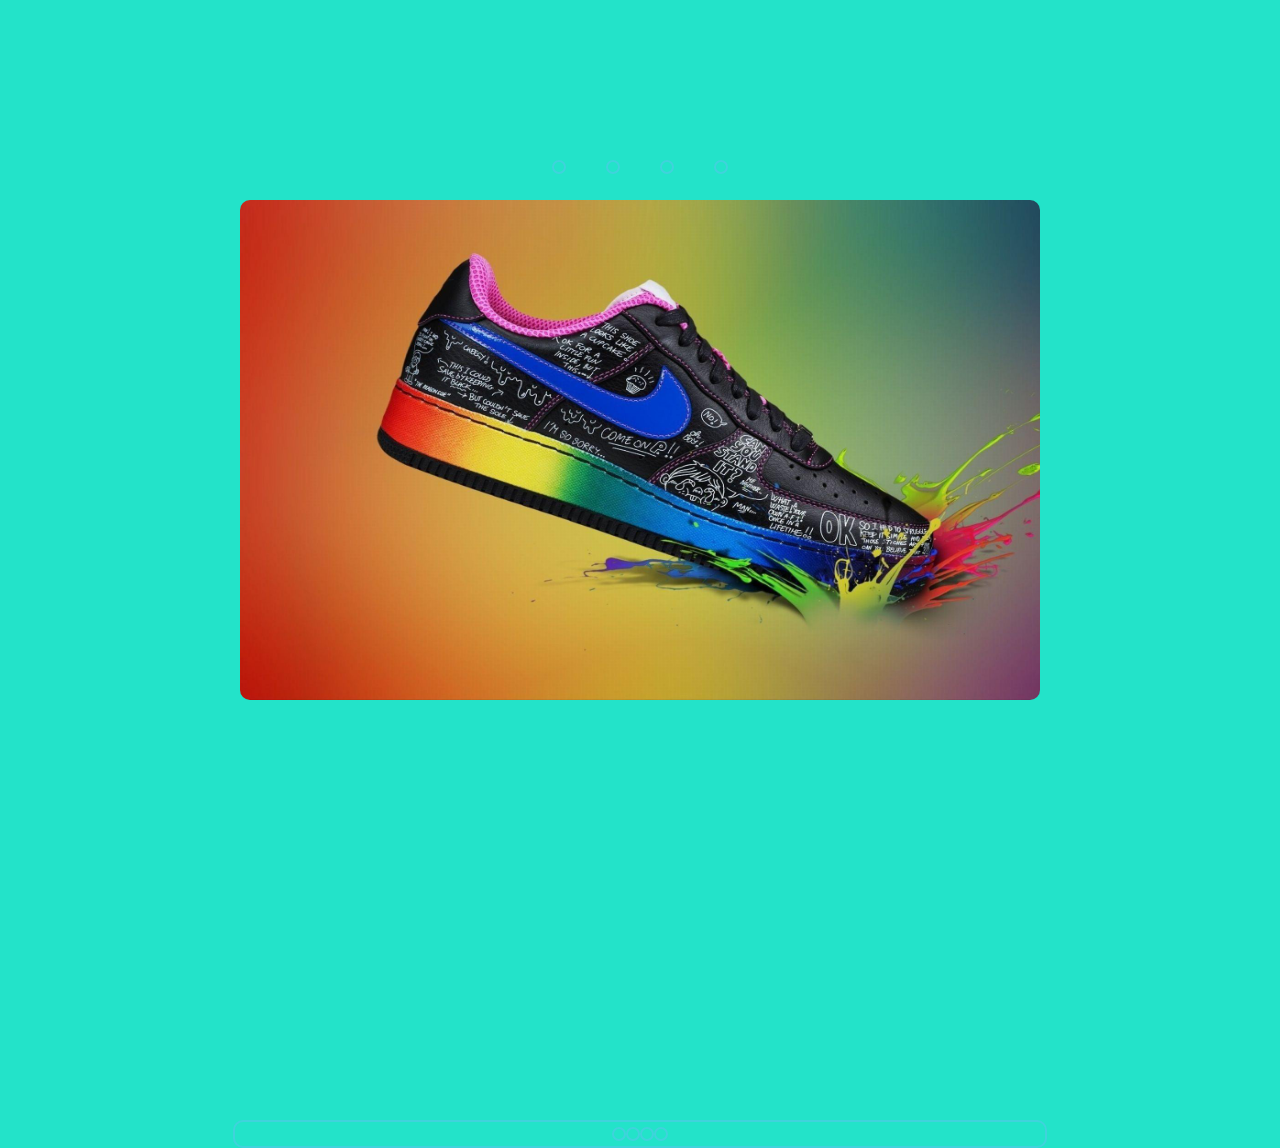
==== gs.html @ a8dcdc35 "Initial committ" ====
<!DOCTYPE html>
<html lang="en" dir="ltr">
<head>
    <meta charset="UTF-8">
    
    <title>get started</title>
    <link rel="stylesheet" href="style.css">
</head>
<body>
    <div class ="slider">
        <div class ="slides">
            <!--radio button start-->
            <input type="radio" name="radio-btn" id="radio1">
            <input type="radio" name="radio-btn" id="radio2">
            <input type="radio" name="radio-btn" id="radio3">
            <input type="radio" name="radio-btn" id="radio4">
            <!--radio buttons end-->
            <!--slide image start-->
            <div class="slide frist">
                <img src="one.jpg" alt="">
             </div>
              <div class="slide">
                  <img src="Two.jpg"alt=" ">
               </div>
               <div class="slide">
                <img src="Three.jpg"alt=" ">
             </div>
             <div class="slide">
                <img src="Four.jpg"alt=" ">
             </div>
        <!--slide images end-->
        <!--automation navigation start-->
          <div  class= "navigation-auto">
            <div  class= "navigation-auto">
              <div class="auto-btn1"></div>
              <div class="auto-btn2"></div>
              <div class="auto-btn3"></div>
              <div class="auto-btn4"></div>

          </div>
        <!--automation navigation end-->
        </div>
        <!--manual navigation start-->
        <div class ="navigation-manual">
            <label for="radio1"class="manual-btn"></label>
            <label for="radio2"class="manual-btn"></label>
            <label for="radio3"class="manual-btn"></label>
            <label for="radio4"class="manual-btn"></label>


        </div>
        <!--manual navigation end-->

    </div>
    <!--image slider end-->
    <script type="text/javascript">
    var counter=1;
    setinterval(function(){
        document.getElementById('radio' + counter).checked=true;
        counter++;
        if(counter>4){
           counter=1;
        }
    },5000);
    </script>
</body>
</html>
---- style.css ----
body{
    margin:0;
    padding:0;
    height:100vh;
    display:flex;
    justify-content:center;
    align-items:center;
    background:#23E3C9;
}

.slider{
    width:800px;
    height:500px;
    border-radius:10px;
    overflow:hidden;
}

.slides{
width:500%;
height:500px;
display:flex;
}
.slides input{
     display: none;
    
}
.slide{
    width:20%;
    transition: 2s;
}
.slide img{
width: 880px;
height: 500px;
}

/*css for manual slide navigation*/

.navigation-manual{
position: absolute;
width: 800px;
margin-top:-40px;
display: flex;
justify-content: center;
}


.manual-btn{
    border:2px solid #40D3DC;
    padding:5px;
    border-radius: 10px;
    cursor: pointer;
    transition:1s;
}

.manual-btn:not(:last-child){
margin-right: 40px;
}

.manual-btn:hover{
    background:#40D3DC;
}

#radiol:checked ~ .first{
    margin-left: 0;
}

#radio2:checked ~ .first{
    margin-left: -20%;
}
#radio3:checked ~ .first{
    margin-left: -40%;
}
#radio4:checked ~ .first{
    margin-left: -60%;
}

/*css for autmatic navigation*/

.navigation-auto{
    position:absolute;
    display: flex;
    width:800px;
    justify-content:center;
    margin-top:460px;
}
.navigation-auto div{
    border:2px solid#40D3DC;
    padding: 5px;
    border-radius:10px;
    transition: 1s;

}
.navigation-auto div:non(:last-child){
    margin-right:40px;
}
#radio1:checked~ .navigation-auto .auto-btn1{
    background: #40d3dc;
}
#radio2:checked~ .navigation-auto .auto-btn2{
    background: #40d3dc; 
}
#radio3:checked~ .navigation-auto .auto-btn3{
    background: #40d3dc;
}
#radio4:checked~ .navigation-auto .auto-btn4{
    background: #40d3dc; 
}
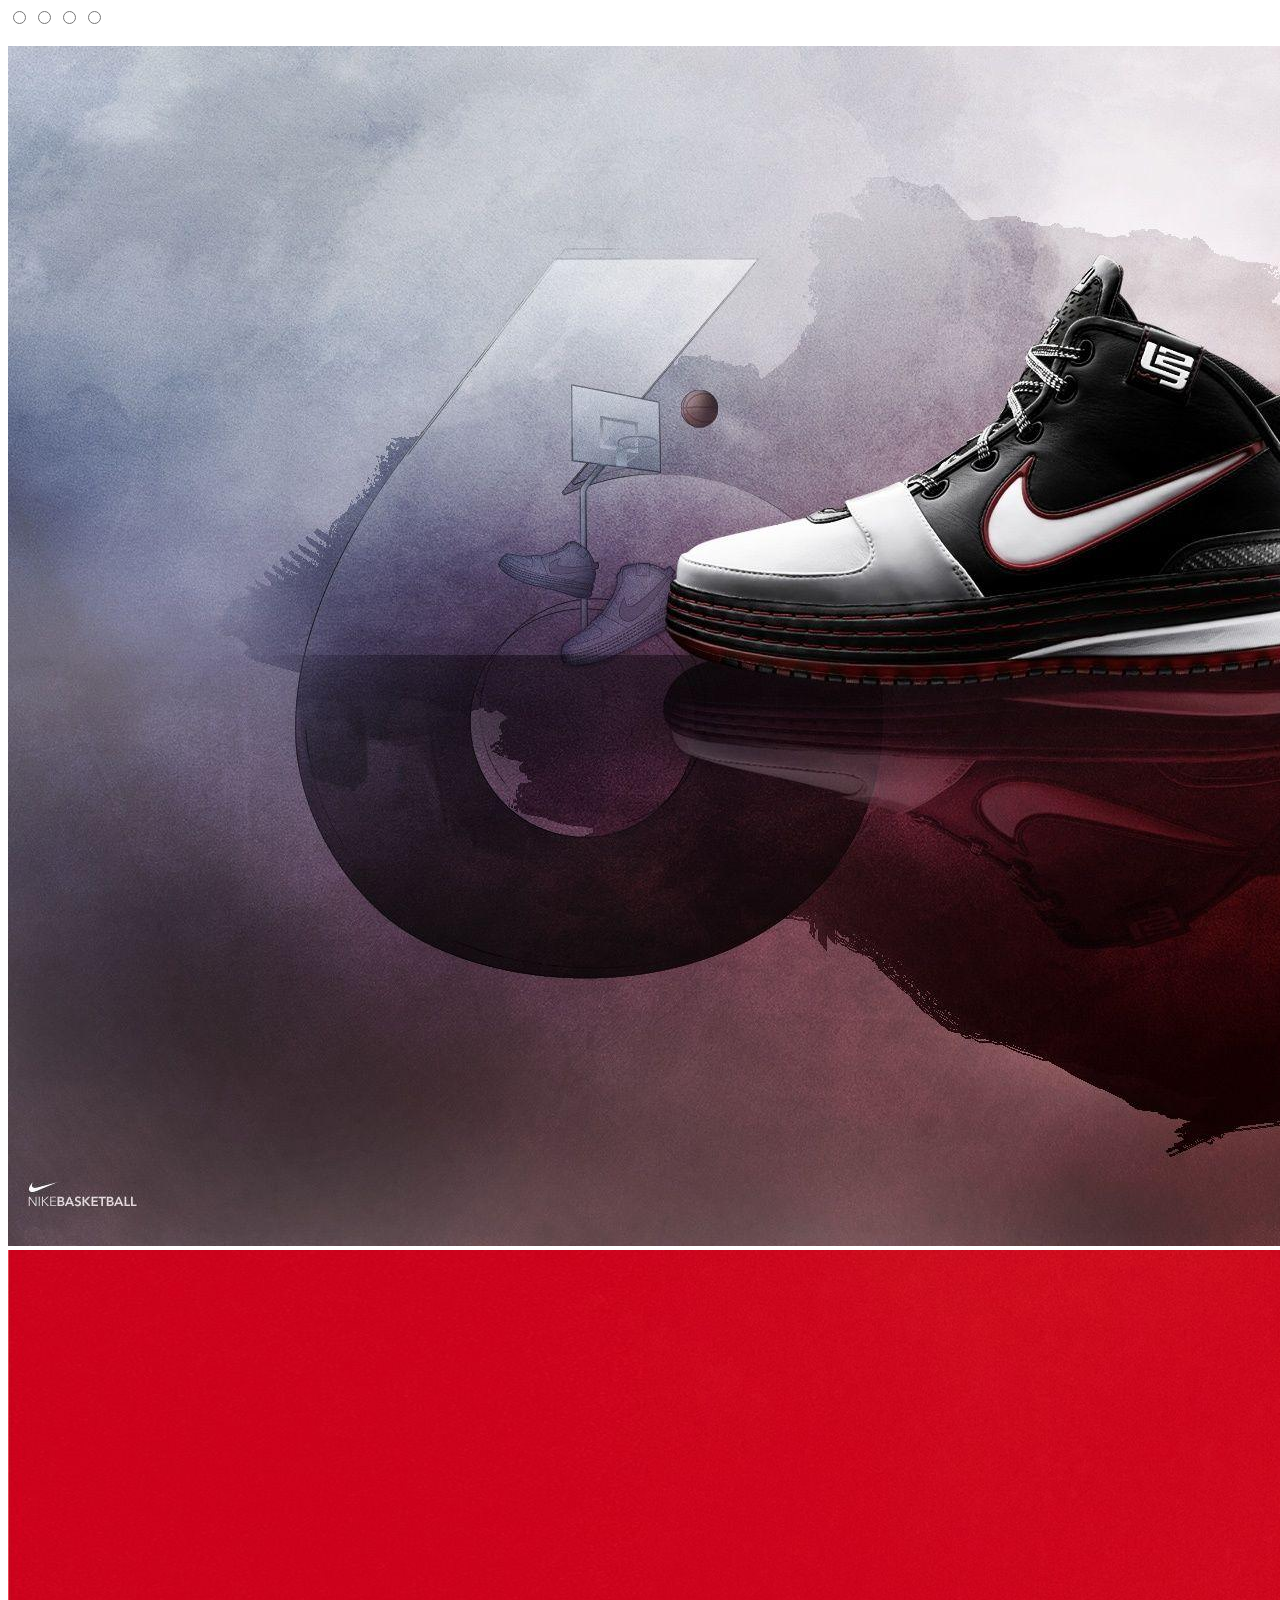
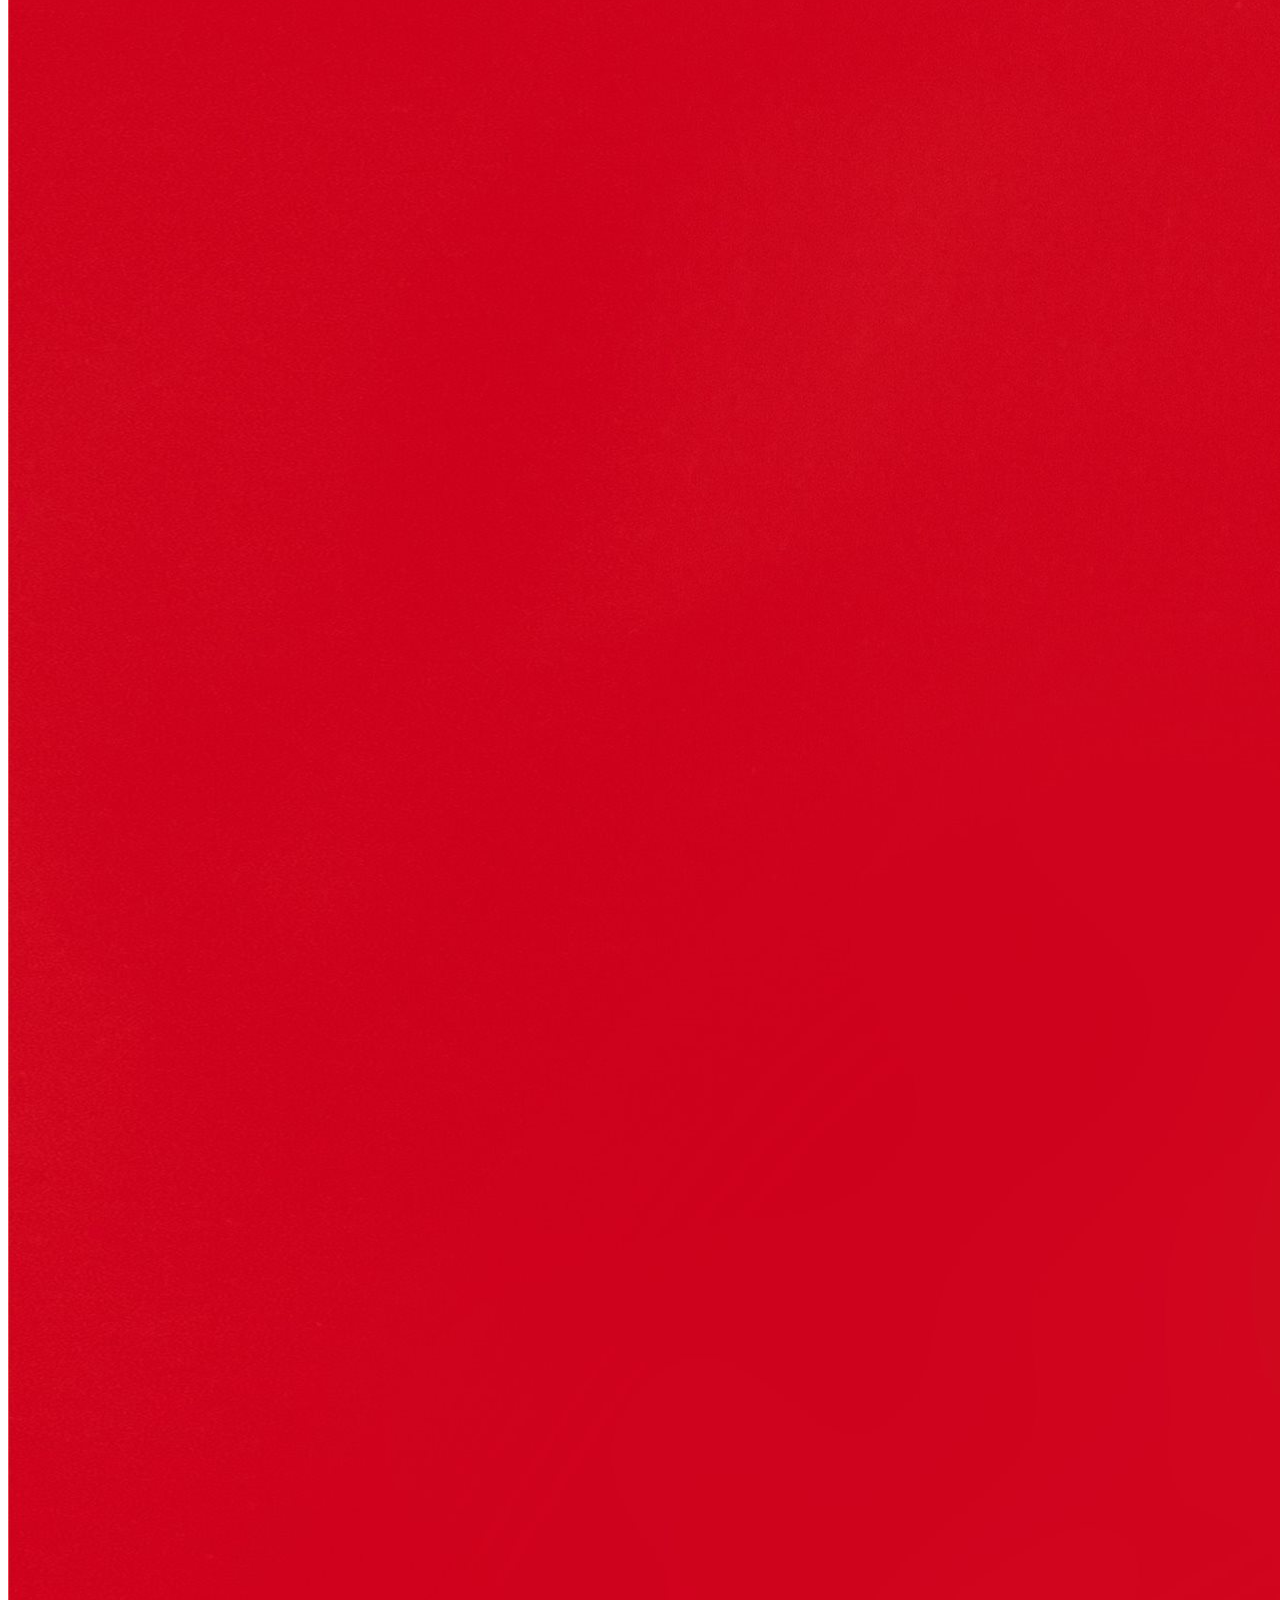
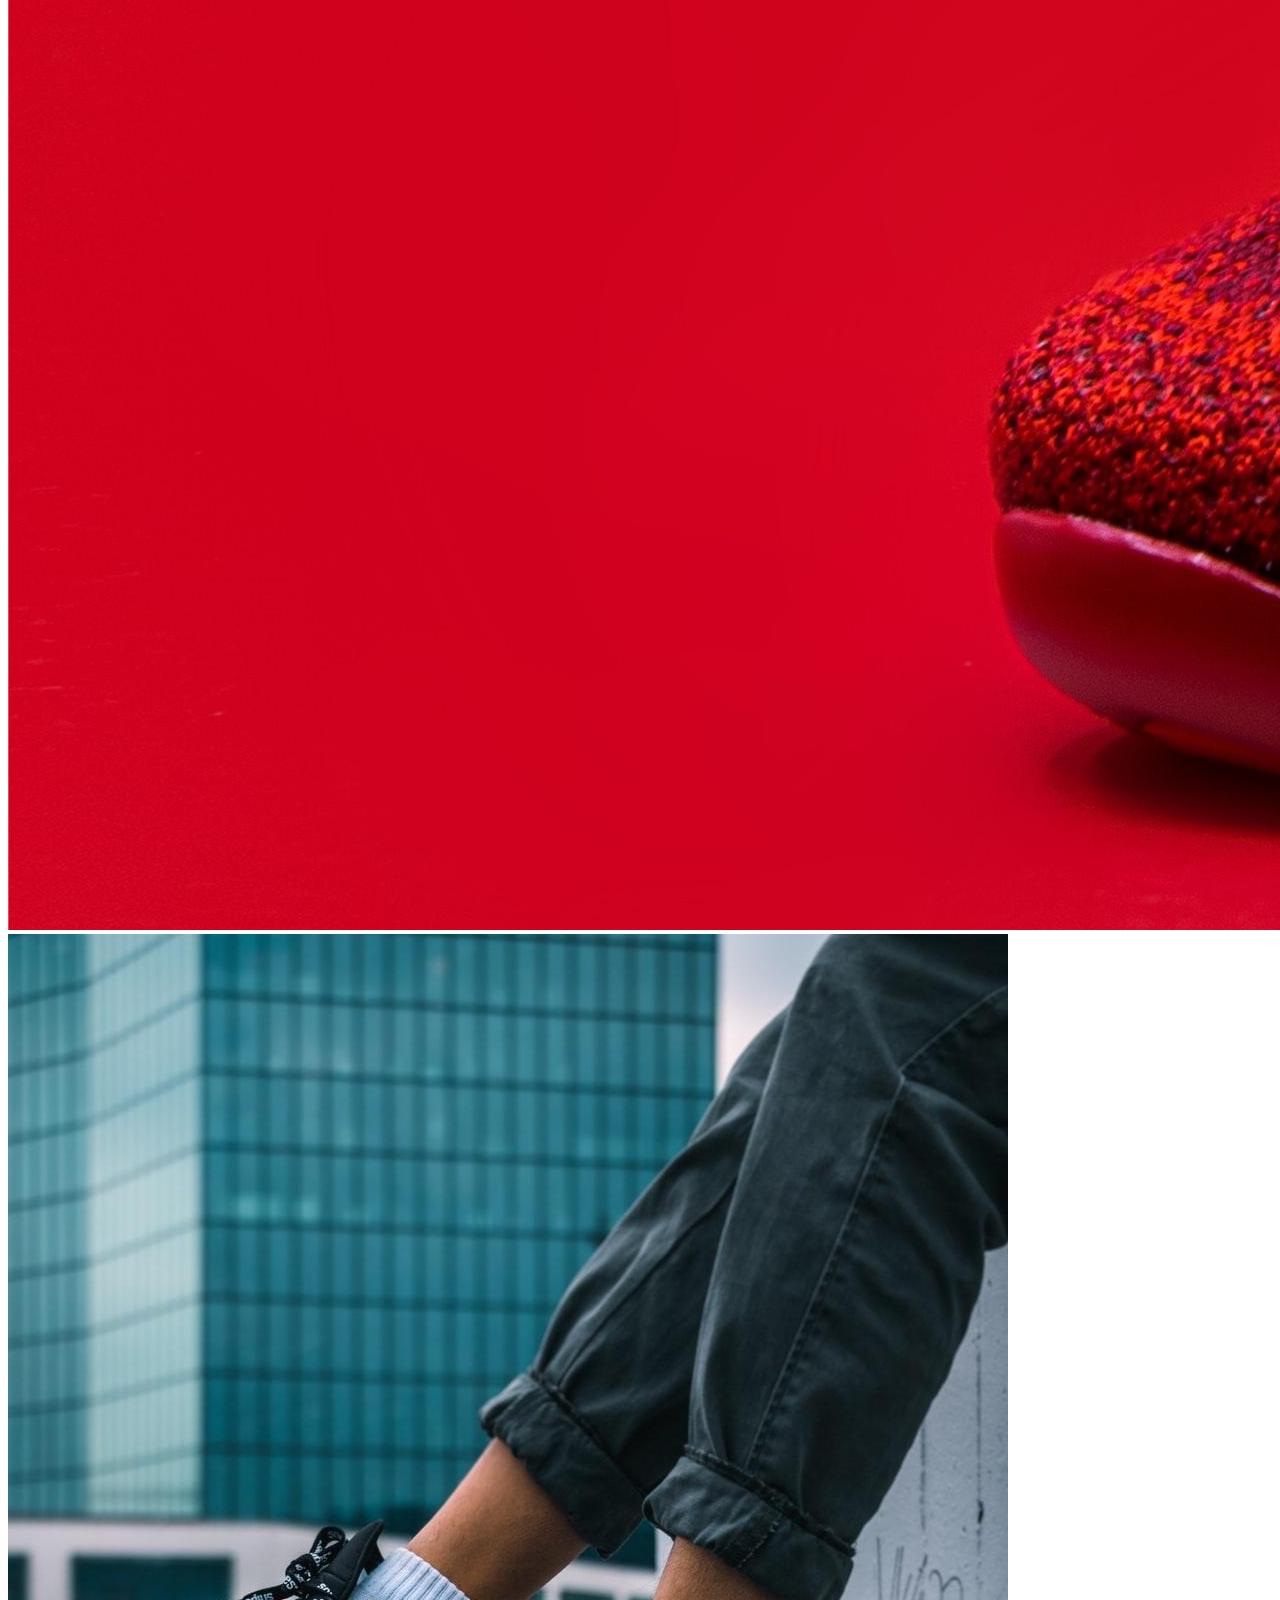
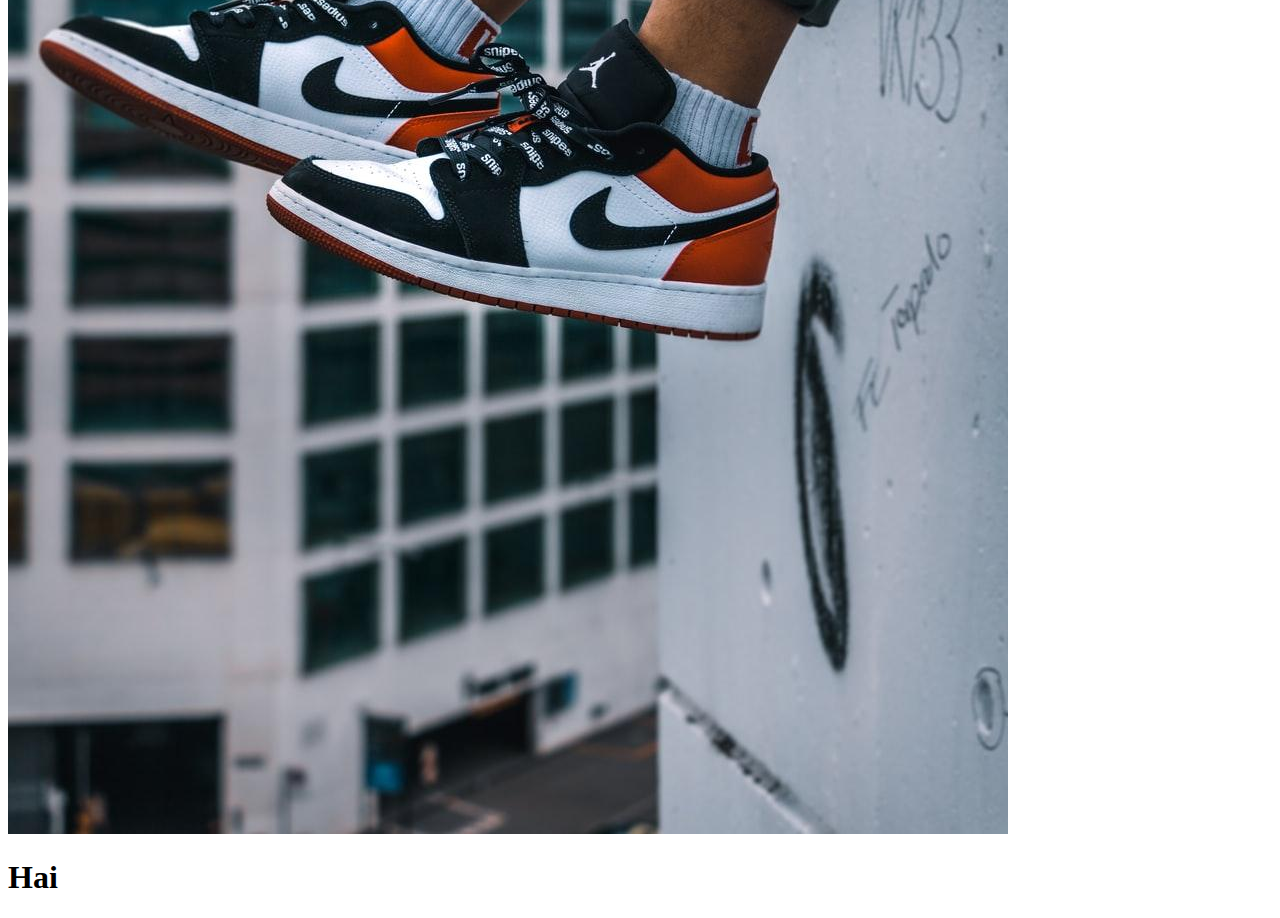
==== commit adad1270: "Added h1 tag" ====
--- a/gs.html
+++ b/gs.html
@@ -4,7 +4,7 @@
     <meta charset="UTF-8">
     
     <title>get started</title>
-    <link rel="stylesheet" href="style.css">
+    <link rel="stylesheet" href="gs.css">
 </head>
 <body>
     <div class ="slider">
@@ -17,26 +17,25 @@
             <!--radio buttons end-->
             <!--slide image start-->
             <div class="slide frist">
-                <img src="one.jpg" alt="">
+                <img src="three.jpg" alt="">
              </div>
               <div class="slide">
-                  <img src="Two.jpg"alt=" ">
+                  <img src="Two.jpg" alt=" ">
                </div>
                <div class="slide">
-                <img src="Three.jpg"alt=" ">
+                <img src="Three.jpg" alt=" ">
              </div>
              <div class="slide">
-                <img src="Four.jpg"alt=" ">
+                <img src="Four.jpg" alt=" ">
              </div>
         <!--slide images end-->
         <!--automation navigation start-->
           <div  class= "navigation-auto">
-            <div  class= "navigation-auto">
               <div class="auto-btn1"></div>
               <div class="auto-btn2"></div>
               <div class="auto-btn3"></div>
               <div class="auto-btn4"></div>
-
+ 
           </div>
         <!--automation navigation end-->
         </div>
@@ -63,5 +62,7 @@
         }
     },5000);
     </script>
+
+    <h1>Hai</h1>
 </body>
 </html>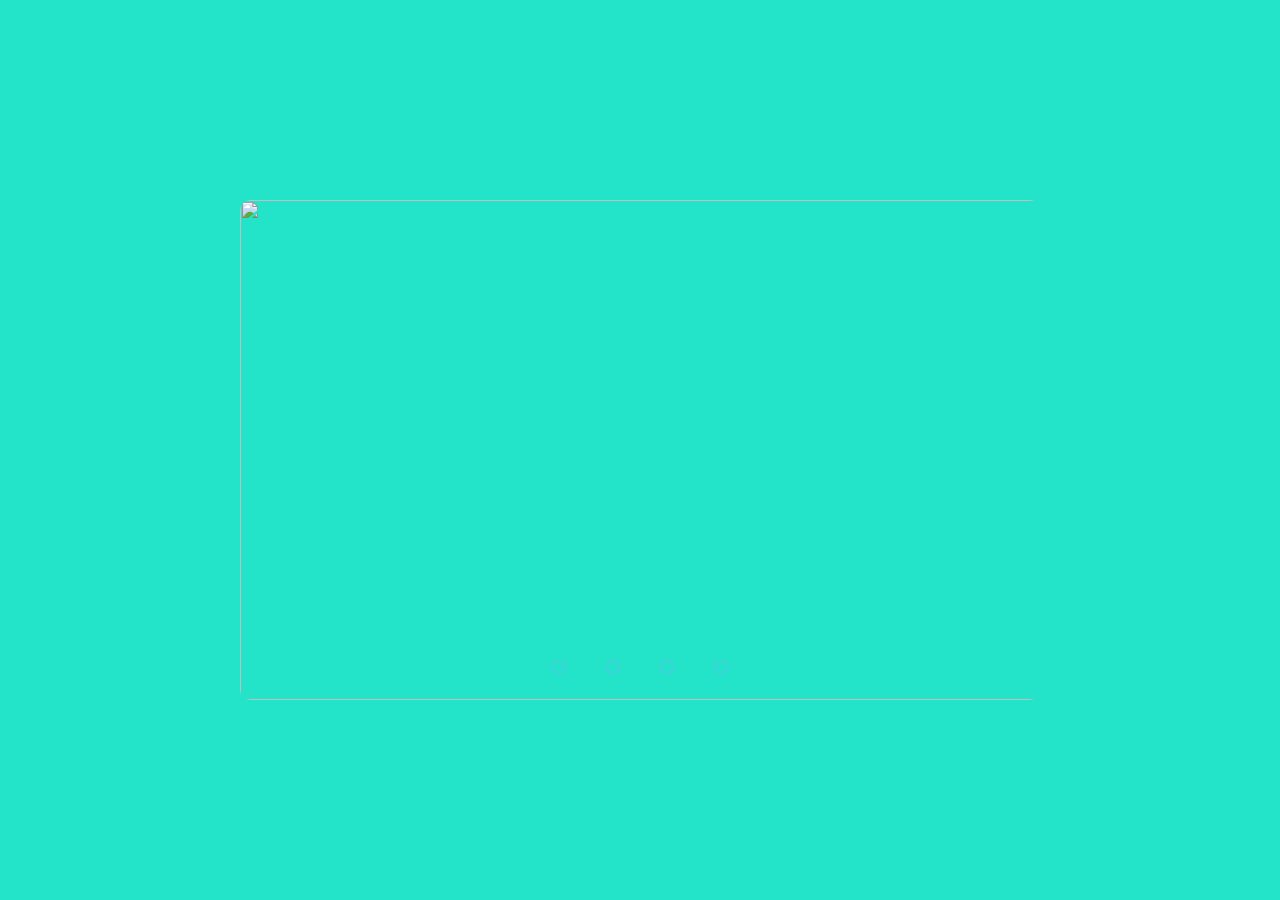
==== commit 77efd591: "Initial commiit" ====
--- a/gs.html
+++ b/gs.html
@@ -62,7 +62,5 @@
         }
     },5000);
     </script>
-
-    <h1>Hai</h1>
 </body>
 </html>--- a/gs.css
+++ b/gs.css
@@ -0,0 +1,109 @@
+body{
+    margin:0;
+    padding:0;
+    height:100vh;
+    display:flex;
+    justify-content:center;
+    align-items:center;
+    background:#23E3C9;
+}
+
+.slider{
+    width:800px;
+    height:500px;
+    border-radius:10px;
+    overflow:hidden;
+}
+
+.slides{
+width:500%;
+height:500px;
+display:flex;
+}
+
+
+.slides input{
+     display: none;
+    
+}
+.slide{
+    width:20%;
+    transition: 2s;
+}
+.slide img{
+width: 880px;
+height: 500px;
+}
+
+/*css for manual slide navigation*/
+
+.navigation-manual{
+position:absolute;
+width: 800px;
+margin-top:-40px;
+display: flex;
+justify-content: center;
+}
+
+
+.manual-btn{
+    border:2px solid #40D3DC;
+    padding:5px;
+    border-radius: 10px;
+    cursor: pointer;
+    transition:1s;
+}
+
+.manual-btn:not(:last-child){
+margin-right: 40px;
+}
+
+.manual-btn:hover{
+    background:#40D3DC;
+}
+
+#radiol:checked ~ .first{
+    margin-left: 0;
+}
+
+#radio2:checked ~ .first{
+    margin-left: -20%;
+}
+#radio3:checked ~ .first{
+    margin-left: -40%;
+}
+#radio4:checked ~ .first{
+    margin-left: -60%;
+}
+
+/*css for autmatic navigation*/
+
+/* .navigation-auto{
+    position:absolute;
+    display: flex;
+    width:800px;
+    justify-content:center;
+    margin-top:460px;
+}
+.navigation-auto div{
+    border:2px solid#40D3DC;
+    padding: 5px;
+    border-radius:10px;
+    transition: 1s;
+
+}
+.navigation-auto div:non(:last-child){
+    margin-right:40px;
+}
+#radio1:checked~ .navigation-auto .auto-btn1{
+    background: #40d3dc;
+}
+#radio2:checked~ .navigation-auto .auto-btn2{
+    background: #40d3dc; 
+}
+#radio3:checked~ .navigation-auto .auto-btn3{
+    background: #40d3dc;
+}
+#radio4:checked~ .navigation-auto .auto-btn4{
+    background: #40d3dc; 
+} */